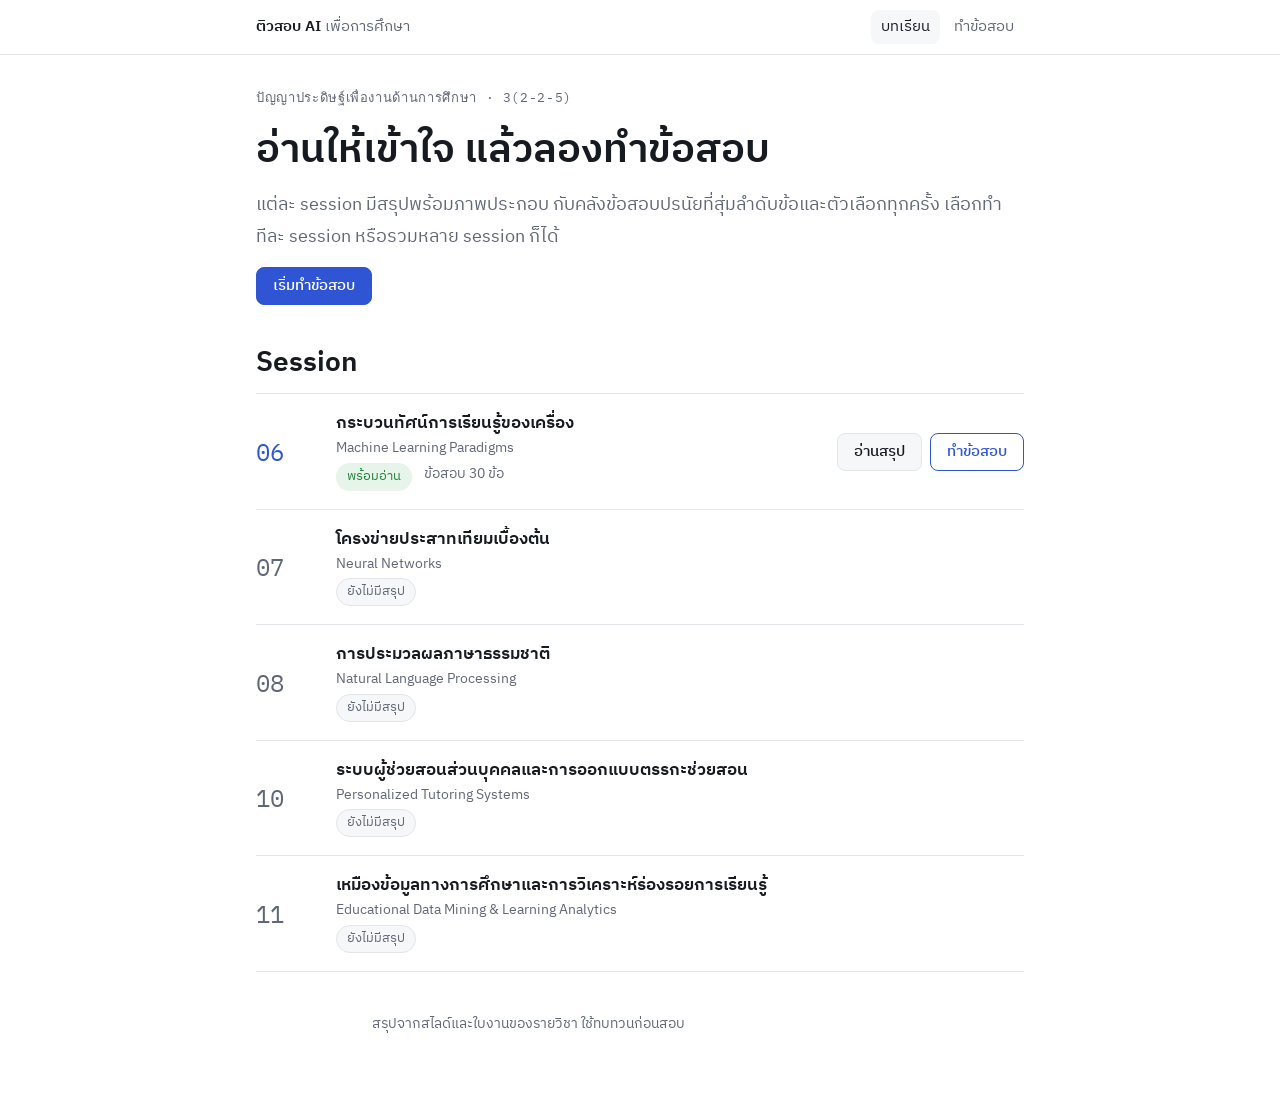
==== index.html @ e9568d1c "Add site shell: shared styles, helpers and session list home page" ====
<!doctype html>
<html lang="th">
<head>
<meta charset="utf-8">
<meta name="viewport" content="width=device-width, initial-scale=1, viewport-fit=cover">
<title>ติวสอบ AI เพื่อการศึกษา</title>
<meta name="description" content="สรุปบทเรียนพร้อมภาพประกอบและโหมดทำข้อสอบ วิชาปัญญาประดิษฐ์เพื่องานด้านการศึกษา">
<link rel="preconnect" href="https://fonts.googleapis.com">
<link rel="preconnect" href="https://fonts.gstatic.com" crossorigin>
<link rel="stylesheet" href="https://fonts.googleapis.com/css2?family=IBM+Plex+Sans+Thai:wght@400;500;600&family=IBM+Plex+Mono:wght@400;500&display=swap">
<link rel="stylesheet" href="assets/style.css">
</head>
<body>
<header class="topbar">
  <div class="topbar-inner">
    <a class="brand" href="./">ติวสอบ AI <span>เพื่อการศึกษา</span></a>
    <nav class="topnav" aria-label="เมนูหลัก">
      <a href="./" aria-current="page">บทเรียน</a>
      <a href="exam.html">ทำข้อสอบ</a>
    </nav>
  </div>
</header>

<main class="page">
  <section class="hero">
    <div class="eyebrow">ปัญญาประดิษฐ์เพื่องานด้านการศึกษา · 3(2-2-5)</div>
    <h1>อ่านให้เข้าใจ แล้วลองทำข้อสอบ</h1>
    <p class="lede">แต่ละ session มีสรุปพร้อมภาพประกอบ กับคลังข้อสอบปรนัยที่สุ่มลำดับข้อและตัวเลือกทุกครั้ง เลือกทำทีละ session หรือรวมหลาย session ก็ได้</p>
    <div class="btn-row">
      <a class="btn" href="exam.html">เริ่มทำข้อสอบ</a>
    </div>
  </section>

  <section aria-labelledby="list-h" style="display:grid;gap:12px">
    <h2 id="list-h">Session</h2>
    <div class="session-list" id="list">
      <p class="hint" style="padding-block:18px">กำลังโหลดรายการ…</p>
    </div>
  </section>

  <p class="foot">สรุปจากสไลด์และใบงานของรายวิชา ใช้ทบทวนก่อนสอบ</p>
</main>

<script src="assets/site.js"></script>
<script>
(async () => {
  const list = document.getElementById("list");
  const { el } = Site;
  try {
    const sessions = await Site.sessions();
    const counts = await Promise.all(
      sessions.map((s) => (s.quiz ? Site.quiz(s).then((q) => q.length).catch(() => 0) : 0))
    );
    list.replaceChildren(
      ...sessions.map((s, i) => {
        const ready = Boolean(s.page);
        const best = s.quiz ? Site.getBest([s.id]) : null;
        return el("div", { class: "session-row" + (ready ? " ready" : "") },
          el("div", { class: "session-num" }, s.id),
          el("div", { class: "session-main" },
            el("h3", {}, s.title),
            el("div", { class: "session-en" }, s.en),
            el("div", { class: "session-meta" },
              ready ? el("span", { class: "pill ok" }, "พร้อมอ่าน") : el("span", { class: "pill" }, "ยังไม่มีสรุป"),
              counts[i] ? el("span", {}, `ข้อสอบ ${counts[i]} ข้อ`) : null,
              best ? el("span", {}, `คะแนนดีสุด ${best.correct}/${best.total}`) : null
            )
          ),
          el("div", { class: "session-actions" },
            ready ? el("a", { class: "btn quiet", href: s.page }, "อ่านสรุป") : null,
            counts[i] ? el("a", { class: "btn ghost", href: `exam.html?s=${s.id}` }, "ทำข้อสอบ") : null
          )
        );
      })
    );
  } catch (err) {
    list.replaceChildren(el("p", { class: "hint", style: "padding-block:18px" }, err.message));
  }
})();
</script>
</body>
</html>
---- assets/style.css ----
/* Clean single-column study site. One sans family for Thai, one mono for code and numbers. */
:root {
  --bg: #FFFFFF;
  --surface: #F6F7F9;
  --ink: #161A21;
  --muted: #5F6676;
  --line: #E2E5EA;
  --accent: #2F55D4;
  --accent-ink: #FFFFFF;
  --accent-soft: #EBF0FF;
  --hl: #FFF0B3;
  --grpA: #12806F;
  --grpB: #C95520;
  --good: #23823A;
  --good-soft: #E6F4E9;
  --bad: #C2362F;
  --bad-soft: #FBE9E7;
  --f-sans: "IBM Plex Sans Thai", "Noto Sans Thai", system-ui, sans-serif;
  --f-mono: "IBM Plex Mono", ui-monospace, Menlo, monospace;
  --radius: 10px;
  --maxw: 800px;
}
@media (prefers-color-scheme: dark) {
  :root {
    --bg: #111318;
    --surface: #1A1D24;
    --ink: #E8EAF0;
    --muted: #9EA5B4;
    --line: #2C313B;
    --accent: #8FA8FF;
    --accent-ink: #111318;
    --accent-soft: #222A45;
    --hl: #4A4120;
    --grpA: #4CC9B4;
    --grpB: #F08A55;
    --good: #6BCB7C;
    --good-soft: #1C3022;
    --bad: #F07A72;
    --bad-soft: #3A1F1E;
    color-scheme: dark;
  }
}

* { box-sizing: border-box; }
[hidden] { display: none !important; }
html { -webkit-text-size-adjust: 100%; }
body {
  margin: 0;
  background: var(--bg);
  color: var(--ink);
  font-family: var(--f-sans);
  font-size: 17px;
  line-height: 1.75;
}
img, svg { max-width: 100%; }
a { color: var(--accent); }
:focus-visible { outline: 2px solid var(--accent); outline-offset: 2px; border-radius: 4px; }

h1, h2, h3 { line-height: 1.3; margin: 0; font-weight: 600; text-wrap: balance; }
h1 { font-size: clamp(28px, 5.5vw, 40px); }
h2 { font-size: clamp(22px, 4vw, 28px); }
h3 { font-size: 18px; }
p { margin: 0; max-width: 68ch; }
code, .mono { font-family: var(--f-mono); font-size: 0.9em; }
em.hl { font-style: normal; background: linear-gradient(transparent 55%, var(--hl) 55%); padding: 0 2px; }

/* ---------- site chrome ---------- */
.topbar {
  position: sticky; top: 0; z-index: 10;
  background: color-mix(in srgb, var(--bg) 88%, transparent);
  backdrop-filter: saturate(1.4) blur(8px);
  border-bottom: 1px solid var(--line);
}
.topbar-inner {
  max-width: var(--maxw); margin: 0 auto;
  padding-block: 10px;
  padding-left: max(16px, env(safe-area-inset-left, 0px));
  padding-right: max(16px, env(safe-area-inset-right, 0px));
  display: flex; align-items: center; justify-content: space-between; gap: 12px;
}
.brand { font-weight: 600; text-decoration: none; color: var(--ink); font-size: 15px; }
.brand span { color: var(--muted); font-weight: 400; }
.topnav { display: flex; gap: 4px; }
.topnav a {
  text-decoration: none; color: var(--muted); font-size: 15px; padding: 4px 10px; border-radius: 8px;
}
.topnav a:hover, .topnav a[aria-current="page"] { color: var(--ink); background: var(--surface); }

.page {
  max-width: var(--maxw); margin: 0 auto;
  padding-block: 32px 72px;
  padding-left: max(16px, env(safe-area-inset-left, 0px));
  padding-right: max(16px, env(safe-area-inset-right, 0px));
  display: grid; gap: 40px;
}
.foot { color: var(--muted); font-size: 14px; text-align: center; }

.eyebrow { font-family: var(--f-mono); font-size: 13px; letter-spacing: 0.05em; color: var(--muted); text-transform: uppercase; }
.lede { font-size: 18px; color: var(--muted); }

/* ---------- buttons ---------- */
.btn {
  display: inline-flex; align-items: center; gap: 6px;
  font: inherit; font-size: 15px; font-weight: 500; line-height: 1.2;
  padding: 9px 16px; border-radius: 8px; cursor: pointer; text-decoration: none;
  border: 1px solid var(--accent); background: var(--accent); color: var(--accent-ink);
}
.btn:hover { filter: brightness(1.06); }
.btn.ghost { background: transparent; color: var(--accent); }
.btn.quiet { background: var(--surface); border-color: var(--line); color: var(--ink); }
.btn:disabled, .btn[aria-disabled="true"] { opacity: 0.45; cursor: not-allowed; filter: none; }
.btn-row { display: flex; flex-wrap: wrap; gap: 10px; align-items: center; }

/* ---------- home ---------- */
.hero { display: grid; gap: 14px; }
.session-list { display: grid; gap: 0; border-top: 1px solid var(--line); }
.session-row {
  display: grid; grid-template-columns: 64px 1fr auto; gap: 16px; align-items: center;
  padding-block: 18px; border-bottom: 1px solid var(--line);
}
.session-num { font-family: var(--f-mono); font-size: 24px; color: var(--muted); font-variant-numeric: tabular-nums; }
.session-row.ready .session-num { color: var(--accent); }
.session-main { min-width: 0; display: grid; gap: 2px; }
.session-main h3 { font-size: 17px; }
.session-en { font-size: 14px; color: var(--muted); }
.session-meta { font-size: 13.5px; color: var(--muted); display: flex; flex-wrap: wrap; gap: 4px 12px; }
.session-actions { display: flex; gap: 8px; flex-wrap: wrap; justify-content: flex-end; }
.pill { font-size: 12.5px; padding: 2px 10px; border-radius: 999px; background: var(--surface); color: var(--muted); border: 1px solid var(--line); white-space: nowrap; }
.pill.ok { background: var(--good-soft); color: var(--good); border-color: transparent; }
@media (max-width: 600px) {
  .session-row { grid-template-columns: 44px 1fr; }
  .session-actions { grid-column: 2; justify-content: flex-start; }
  .session-num { font-size: 20px; }
}

/* ---------- notes page ---------- */
.toc { display: flex; flex-wrap: wrap; gap: 6px; }
.toc a { font-size: 14px; text-decoration: none; color: var(--ink); background: var(--surface); padding: 3px 12px; border-radius: 999px; }
.toc a:hover { color: var(--accent); }
.note { display: grid; gap: 18px; min-width: 0; scroll-margin-top: 72px; }
.note + .note { border-top: 1px solid var(--line); padding-top: 40px; }
.sec-tag { font-family: var(--f-mono); font-size: 13px; color: var(--accent); }
.slide-ref { color: var(--muted); }

figure { margin: 0; display: grid; gap: 8px; min-width: 0; }
.art { overflow-x: auto; }
figure svg { display: block; width: 100%; height: auto; }
figcaption { font-size: 14px; color: var(--muted); }

.grid2 { display: grid; grid-template-columns: repeat(auto-fit, minmax(250px, 1fr)); gap: 16px; }
.grid3 { display: grid; grid-template-columns: repeat(auto-fit, minmax(200px, 1fr)); gap: 14px; }
.card { background: var(--surface); border-radius: var(--radius); padding: 16px; display: grid; gap: 6px; align-content: start; min-width: 0; }
.card h3 { font-size: 16.5px; }
.card p, .card li { font-size: 15.5px; }
.card ul { margin: 0; padding-left: 20px; }
.card.sup { box-shadow: inset 0 3px 0 var(--accent); }
.card.uns { box-shadow: inset 0 3px 0 var(--grpA); }
.card.rl  { box-shadow: inset 0 3px 0 var(--grpB); }

.memo { background: var(--hl); border-radius: var(--radius); padding: 12px 16px; font-size: 15.5px; display: grid; gap: 4px; }
.memo b:first-child { font-weight: 600; }

.tbl { overflow-x: auto; }
table { border-collapse: collapse; width: 100%; font-size: 15px; min-width: 520px; }
th, td { text-align: left; padding: 8px 10px; border-bottom: 1px solid var(--line); vertical-align: top; }
th { font-weight: 600; font-size: 14px; color: var(--muted); }

pre.code { font-family: var(--f-mono); font-size: 13.5px; line-height: 1.6; background: var(--surface); border-radius: var(--radius); padding: 12px 14px; margin: 0; overflow-x: auto; }
pre.code .c { color: var(--muted); }

details.fold { border: 1px solid var(--line); border-radius: var(--radius); padding: 10px 14px; }
details.fold[open] { border-color: var(--accent); }
details.fold summary { cursor: pointer; font-weight: 500; }
details.fold > :not(summary) { margin-top: 10px; }

.cta { background: var(--accent-soft); border-radius: var(--radius); padding: 20px; display: grid; gap: 10px; }

/* SVG ink */
.s-ink { stroke: var(--ink); fill: none; }
.s-axis { stroke: var(--muted); stroke-width: 1.2; fill: none; }
.s-pen { stroke: var(--accent); fill: none; }
.s-A { stroke: var(--grpA); fill: none; }
.s-B { stroke: var(--grpB); fill: none; }
.s-bad { stroke: var(--bad); fill: none; }
.s-good { stroke: var(--good); fill: none; }
.f-ink { fill: var(--ink); }
.f-muted { fill: var(--muted); }
.f-pen { fill: var(--accent); }
.f-pensoft { fill: var(--accent-soft); }
.f-A { fill: var(--grpA); }
.f-B { fill: var(--grpB); }
.f-bg { fill: var(--bg); }
.f-surface { fill: var(--surface); }
.f-hl { fill: var(--hl); }
.f-bad { fill: var(--bad); }
.f-good { fill: var(--good); }
svg text { font-family: var(--f-sans); }
svg .t-mono { font-family: var(--f-mono); }

/* weight trainer */
.trainer { border: 1px solid var(--line); border-radius: var(--radius); padding: 16px; display: grid; gap: 14px; min-width: 0; }
.trainer select { font-family: var(--f-mono); font-size: 14px; padding: 6px 8px; border-radius: 8px; border: 1px solid var(--line); background: var(--bg); color: var(--ink); }
.trainer label { font-size: 14.5px; color: var(--muted); }
.bars { display: grid; gap: 8px; }
.bar-row { display: grid; grid-template-columns: 84px 1fr 64px; gap: 10px; align-items: center; font-size: 14px; }
.bar-track { height: 14px; background: var(--surface); border-radius: 999px; overflow: hidden; }
.bar-fill { height: 100%; border-radius: 999px; transition: width .35s ease; }
.bar-fill.pred { background: var(--accent); }
.bar-fill.target { background: var(--good); }
.num { font-family: var(--f-mono); text-align: right; font-variant-numeric: tabular-nums; }
.log td, .log th { font-family: var(--f-mono); font-size: 13.5px; font-variant-numeric: tabular-nums; }
.log table { min-width: 360px; }
.status.warn { color: var(--bad); }

/* ---------- exam ---------- */
.panel { border: 1px solid var(--line); border-radius: var(--radius); padding: 20px; display: grid; gap: 18px; min-width: 0; }
fieldset { border: 0; padding: 0; margin: 0; display: grid; gap: 8px; min-width: 0; }
legend { font-weight: 600; margin-bottom: 6px; padding: 0; }
.opt-grid { display: grid; grid-template-columns: repeat(auto-fit, minmax(220px, 1fr)); gap: 8px; }
.opt {
  display: flex; gap: 10px; align-items: flex-start; padding: 10px 12px; border: 1px solid var(--line);
  border-radius: 8px; cursor: pointer; font-size: 15px; line-height: 1.5;
}
.opt:has(input:checked) { border-color: var(--accent); background: var(--accent-soft); }
.opt:has(input:disabled) { opacity: 0.5; cursor: not-allowed; }
.opt input { margin-top: 4px; accent-color: var(--accent); }
.opt small { display: block; color: var(--muted); font-size: 13px; }
.hint { font-size: 14px; color: var(--muted); }

.runner-head { display: flex; justify-content: space-between; align-items: center; gap: 12px; flex-wrap: wrap; font-size: 14px; color: var(--muted); }
.progress { height: 6px; background: var(--surface); border-radius: 999px; overflow: hidden; }
.progress > div { height: 100%; background: var(--accent); transition: width .25s ease; }
.q-tag { font-family: var(--f-mono); font-size: 12.5px; color: var(--muted); }
.q-text { font-size: 19px; font-weight: 500; line-height: 1.6; }
.choices { display: grid; gap: 10px; }
.choice {
  display: grid; grid-template-columns: 30px 1fr; gap: 10px; align-items: start; text-align: left;
  font: inherit; font-size: 16px; line-height: 1.55; color: var(--ink);
  background: var(--bg); border: 1px solid var(--line); border-radius: 8px; padding: 12px 14px; cursor: pointer;
}
.choice:hover:not(:disabled) { border-color: var(--accent); }
.choice .key {
  font-family: var(--f-mono); font-size: 13px; width: 26px; height: 26px; border-radius: 6px;
  display: grid; place-items: center; background: var(--surface); color: var(--muted);
}
.choice.picked { border-color: var(--accent); background: var(--accent-soft); }
.choice.picked .key { background: var(--accent); color: var(--accent-ink); }
.choice.correct { border-color: var(--good); background: var(--good-soft); }
.choice.correct .key { background: var(--good); color: var(--bg); }
.choice.wrong { border-color: var(--bad); background: var(--bad-soft); }
.choice.wrong .key { background: var(--bad); color: var(--bg); }
.choice:disabled { cursor: default; }
.explain { border-left: 3px solid var(--accent); padding: 4px 0 4px 12px; font-size: 15.5px; }
.explain .verdict { font-weight: 600; }
.explain .verdict.ok { color: var(--good); }
.explain .verdict.no { color: var(--bad); }

.navgrid { display: flex; flex-wrap: wrap; gap: 6px; }
.navgrid button {
  font-family: var(--f-mono); font-size: 13px; width: 36px; height: 34px; border-radius: 6px; cursor: pointer;
  border: 1px solid var(--line); background: var(--bg); color: var(--muted); font-variant-numeric: tabular-nums;
}
.navgrid button.done { background: var(--surface); color: var(--ink); }
.navgrid button.cur { border-color: var(--accent); color: var(--accent); font-weight: 600; }
.navgrid button.ok { background: var(--good-soft); color: var(--good); border-color: transparent; }
.navgrid button.no { background: var(--bad-soft); color: var(--bad); border-color: transparent; }

.confirm { background: var(--hl); border-radius: 8px; padding: 12px 14px; display: grid; gap: 10px; font-size: 15px; }

.score { display: flex; align-items: baseline; gap: 12px; flex-wrap: wrap; }
.score .big { font-family: var(--f-mono); font-size: clamp(44px, 10vw, 64px); font-weight: 500; line-height: 1; font-variant-numeric: tabular-nums; }
.score .of { color: var(--muted); }
.stats { display: grid; grid-template-columns: repeat(auto-fit, minmax(140px, 1fr)); gap: 10px; }
.stat { background: var(--surface); border-radius: 8px; padding: 10px 12px; }
.stat .k { font-size: 13px; color: var(--muted); }
.stat .v { font-family: var(--f-mono); font-size: 18px; font-variant-numeric: tabular-nums; }
.review { display: grid; gap: 14px; }
.review-item { border: 1px solid var(--line); border-radius: var(--radius); padding: 14px 16px; display: grid; gap: 6px; font-size: 15.5px; }
.review-item.ok { border-left: 4px solid var(--good); }
.review-item.no { border-left: 4px solid var(--bad); }
.review-item .ans-line { color: var(--muted); }
.review-item .ans-line b { color: var(--ink); font-weight: 500; }
.filter { display: flex; gap: 6px; flex-wrap: wrap; }

@media (prefers-reduced-motion: reduce) {
  .bar-fill, .progress > div { transition: none; }
}
@media (max-width: 480px) {
  body { font-size: 16px; }
  .bar-row { grid-template-columns: 70px 1fr 56px; }
  .q-text { font-size: 17.5px; }
}
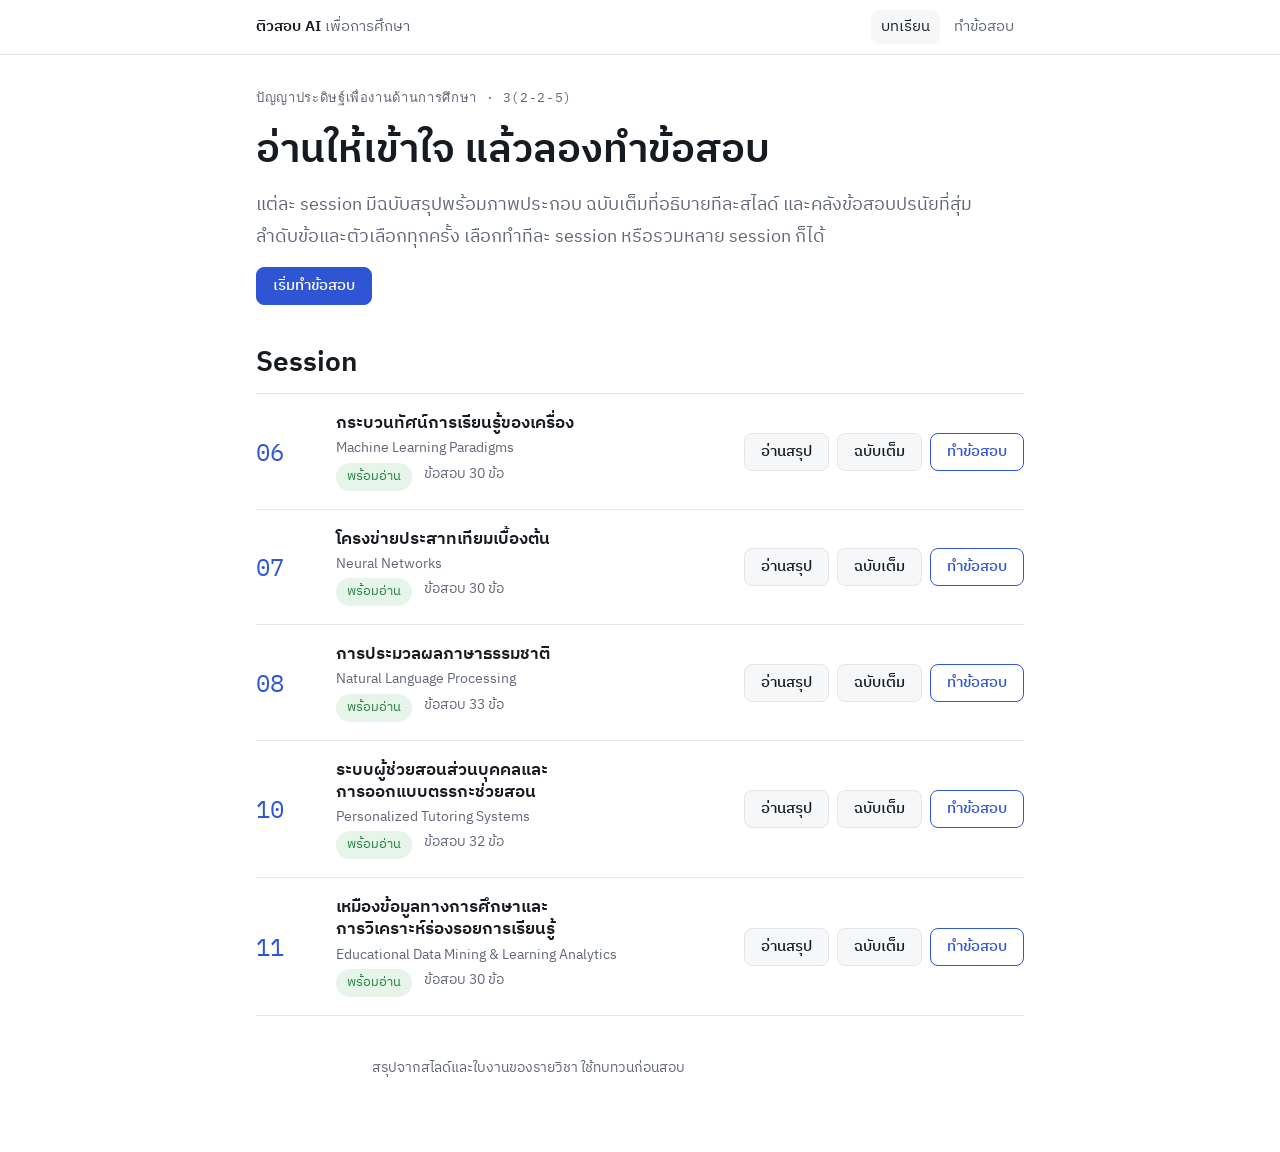
==== commit f6172cee: "Link full lessons from the home page" ====
--- a/index.html
+++ b/index.html
@@ -25,7 +25,7 @@
   <section class="hero">
     <div class="eyebrow">ปัญญาประดิษฐ์เพื่องานด้านการศึกษา · 3(2-2-5)</div>
     <h1>อ่านให้เข้าใจ แล้วลองทำข้อสอบ</h1>
-    <p class="lede">แต่ละ session มีสรุปพร้อมภาพประกอบ กับคลังข้อสอบปรนัยที่สุ่มลำดับข้อและตัวเลือกทุกครั้ง เลือกทำทีละ session หรือรวมหลาย session ก็ได้</p>
+    <p class="lede">แต่ละ session มีฉบับสรุปพร้อมภาพประกอบ ฉบับเต็มที่อธิบายทีละสไลด์ และคลังข้อสอบปรนัยที่สุ่มลำดับข้อและตัวเลือกทุกครั้ง เลือกทำทีละ session หรือรวมหลาย session ก็ได้</p>
     <div class="btn-row">
       <a class="btn" href="exam.html">เริ่มทำข้อสอบ</a>
     </div>
@@ -68,6 +68,7 @@
           ),
           el("div", { class: "session-actions" },
             ready ? el("a", { class: "btn quiet", href: s.page }, "อ่านสรุป") : null,
+            s.full ? el("a", { class: "btn quiet", href: s.full }, "ฉบับเต็ม") : null,
             counts[i] ? el("a", { class: "btn ghost", href: `exam.html?s=${s.id}` }, "ทำข้อสอบ") : null
           )
         );
--- a/assets/style.css
+++ b/assets/style.css
@@ -201,6 +201,9 @@
 .trainer { border: 1px solid var(--line); border-radius: var(--radius); padding: 16px; display: grid; gap: 14px; min-width: 0; }
 .trainer select { font-family: var(--f-mono); font-size: 14px; padding: 6px 8px; border-radius: 8px; border: 1px solid var(--line); background: var(--bg); color: var(--ink); }
 .trainer label { font-size: 14.5px; color: var(--muted); }
+.trainer input[type="range"] { accent-color: var(--accent); }
+.sliders label { display: grid; grid-template-columns: 28px 1fr 44px; gap: 8px; align-items: center; font-family: var(--f-mono); }
+.sliders input[type="range"] { width: 100%; min-width: 0; }
 .bars { display: grid; gap: 8px; }
 .bar-row { display: grid; grid-template-columns: 84px 1fr 64px; gap: 10px; align-items: center; font-size: 14px; }
 .bar-track { height: 14px; background: var(--surface); border-radius: 999px; overflow: hidden; }
